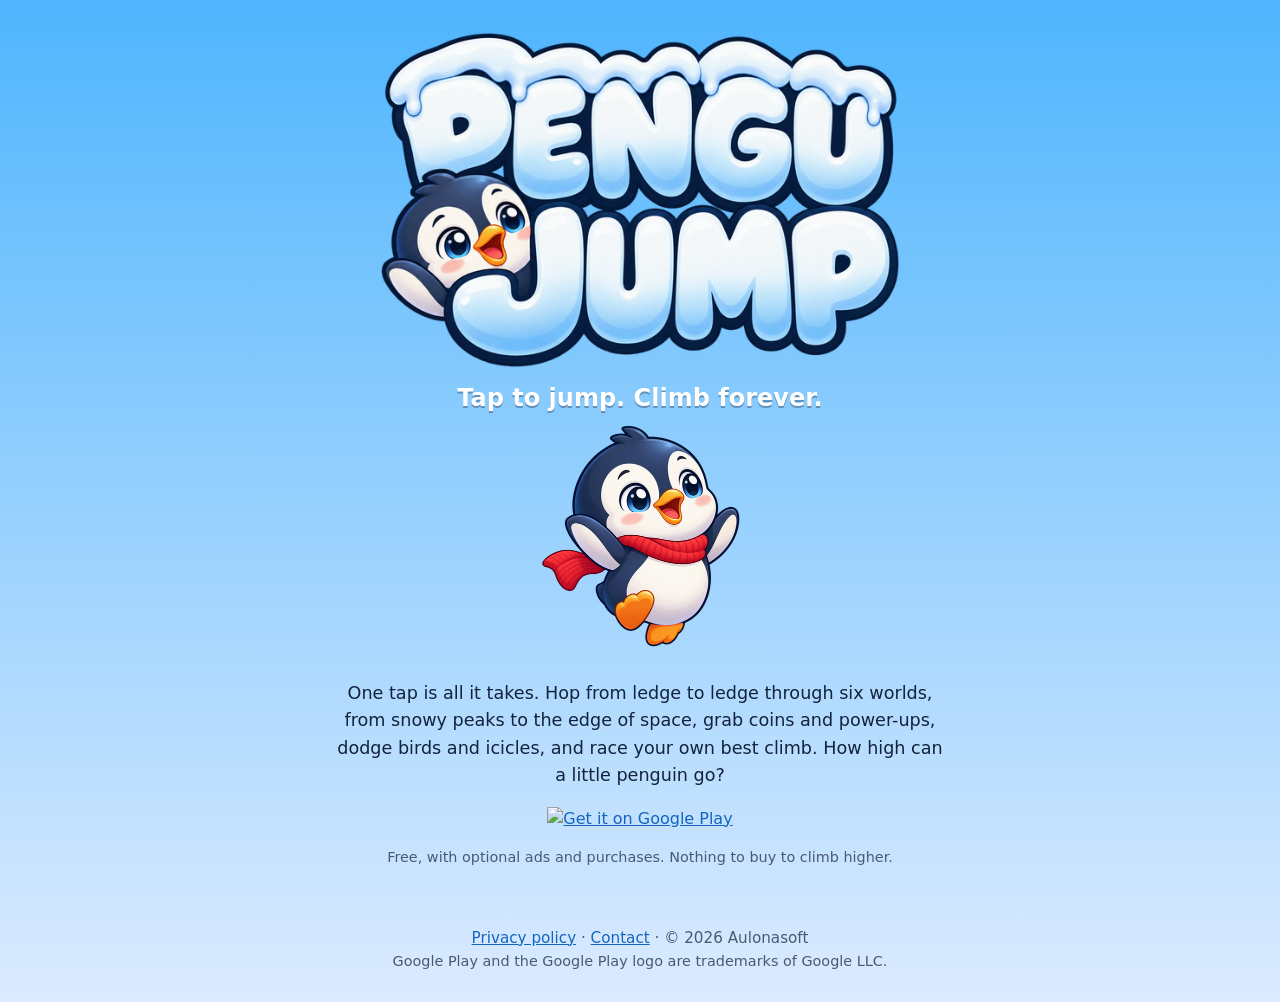
==== index.html @ 9d0ce454 "Add files via upload" ====
<!DOCTYPE html>
<html lang="en">
<head>
  <meta charset="UTF-8">
  <meta name="viewport" content="width=device-width, initial-scale=1">
  <title>Pengu Jump · How high can you climb?</title>
  <meta name="description" content="Tap to jump. Climb forever. A one-tap endless climbing game with a brave little penguin.">
  <meta property="og:title" content="Pengu Jump">
  <meta property="og:description" content="Tap to jump. Climb forever. How high can a little penguin go?">
  <meta property="og:image" content="feature.jpg">
  <link rel="icon" type="image/png" href="icon.png">
  <link rel="stylesheet" href="style.css">
</head>
<body class="home">
  <main class="hero">
    <img class="logo" src="logo.png" alt="Pengu Jump" width="600" height="395">
    <p class="tagline">Tap to jump. Climb forever.</p>
    <img class="pengu" src="pengu.png" alt="" width="260" height="304">
    <p class="pitch">One tap is all it takes. Hop from ledge to ledge through six worlds, from snowy
      peaks to the edge of space, grab coins and power-ups, dodge birds and icicles, and race
      your own best climb. How high can a little penguin go?</p>
    <a class="badge" href="https://play.google.com/store/apps/details?id=com.aulonasoft.pengujump">
      <img src="https://play.google.com/intl/en_us/badges/static/images/badges/en_badge_web_generic.png"
           alt="Get it on Google Play" width="240" height="93">
    </a>
    <p class="muted small">Free, with optional ads and purchases. Nothing to buy to climb higher.</p>
  </main>
  <footer class="foot">
    <a href="privacy.html">Privacy policy</a> · <a href="mailto:aulonasoft@gmail.com">Contact</a> · © 2026 Aulonasoft
    <br><span class="small">Google Play and the Google Play logo are trademarks of Google LLC.</span>
  </footer>
</body>
</html>
---- style.css ----
/* Pengu Jump website: the game's sky blue and ink colours. */
:root {
  --sky-top: #4fb5fd;
  --sky-bottom: #dcebff;
  --ink: #13233d;
  --muted: #4a5a72;
  --accent: #ffa62b;
  --card: #ffffff;
}

* { box-sizing: border-box; }

html { background: var(--sky-bottom); }

body {
  margin: 0;
  min-height: 100vh;
  font-family: system-ui, -apple-system, "Segoe UI", Roboto, sans-serif;
  color: var(--ink);
  line-height: 1.55;
  display: flex;
  flex-direction: column;
}

a { color: #1565c0; }

.home { background: linear-gradient(var(--sky-top), var(--sky-bottom)); }

.hero {
  flex: 1;
  max-width: 640px;
  margin: 0 auto;
  padding: 32px 16px 24px;
  text-align: center;
}

.logo { width: min(100%, 520px); height: auto; }
.pengu { width: 200px; height: auto; margin: 8px 0; }

.tagline {
  margin: 4px 0 0;
  font-size: 1.5rem;
  font-weight: 800;
  color: #fff;
  text-shadow: 0 2px 0 rgba(19, 35, 61, 0.35);
}

.pitch { font-size: 1.1rem; }
.badge img { width: 220px; height: auto; }

.muted { color: var(--muted); }
.small { font-size: 0.9rem; }

.foot {
  text-align: center;
  padding: 20px 16px 28px;
  font-size: 0.95rem;
  color: var(--muted);
}

/* Text pages (privacy policy). */
.doc { background: var(--sky-bottom); }

.bar {
  background: var(--sky-top);
  padding: 10px 16px;
}

.brand {
  display: inline-flex;
  align-items: center;
  gap: 10px;
  color: #fff;
  font-weight: 800;
  font-size: 1.15rem;
  text-decoration: none;
}

.brand img { border-radius: 9px; }

.page {
  flex: 1;
  width: 100%;
  max-width: 760px;
  margin: 20px auto;
  padding: 8px 20px 24px;
  background: var(--card);
  border-radius: 16px;
}

.page h1 { margin-bottom: 0; }
.page h2 { margin-top: 1.8em; font-size: 1.2rem; }

.summary {
  background: #eef6ff;
  border-left: 5px solid var(--accent);
  border-radius: 10px;
  padding: 4px 18px;
}

@media (max-width: 520px) {
  .page { margin: 0; border-radius: 0; }
}
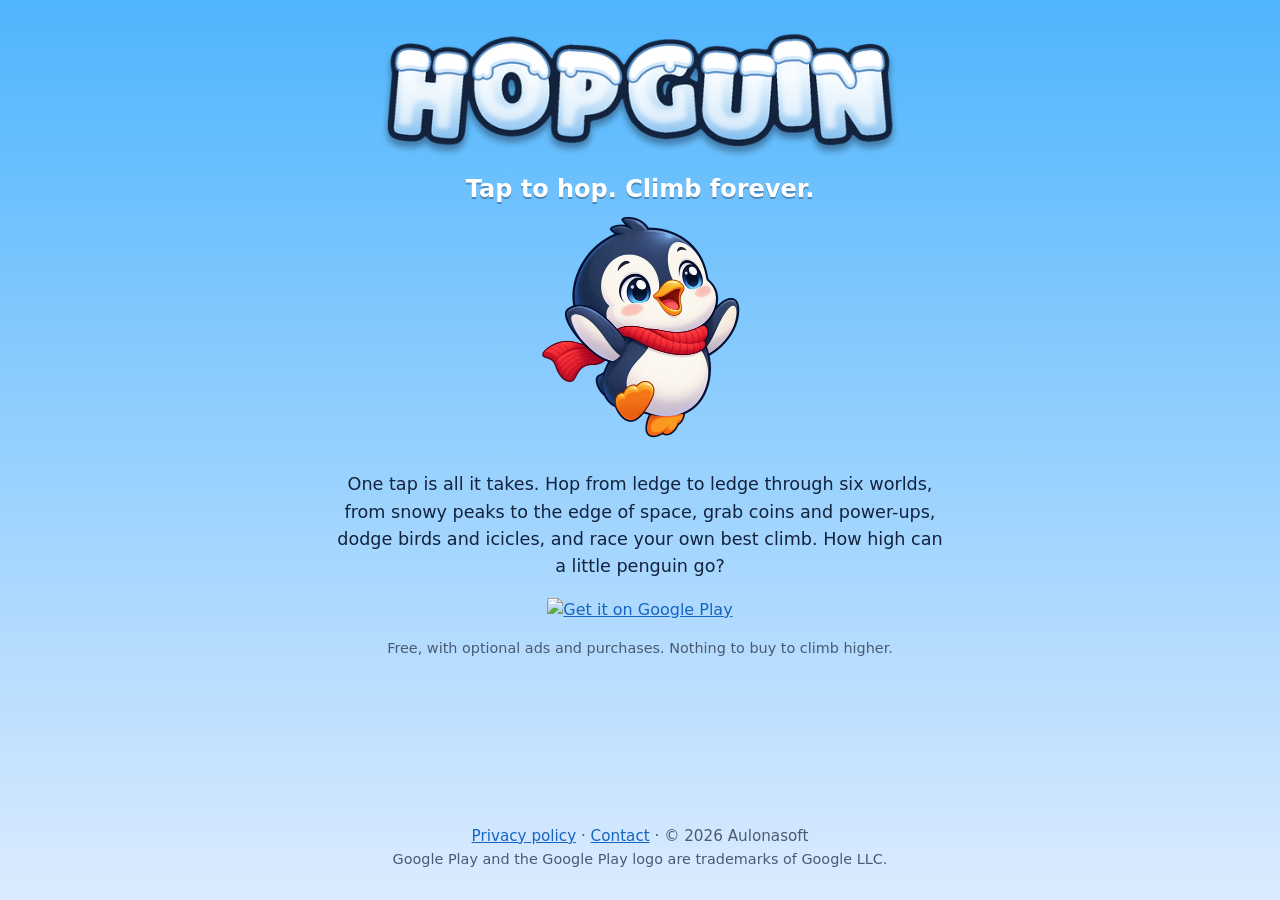
==== commit f2923166: "Add files via upload ciao" ====
--- a/index.html
+++ b/index.html
@@ -3,18 +3,18 @@
 <head>
   <meta charset="UTF-8">
   <meta name="viewport" content="width=device-width, initial-scale=1">
-  <title>Pengu Jump · How high can you climb?</title>
-  <meta name="description" content="Tap to jump. Climb forever. A one-tap endless climbing game with a brave little penguin.">
-  <meta property="og:title" content="Pengu Jump">
-  <meta property="og:description" content="Tap to jump. Climb forever. How high can a little penguin go?">
+  <title>Hopguin · How high can you hop?</title>
+  <meta name="description" content="Tap to hop. Climb forever. A one-tap endless climbing game with a brave little penguin.">
+  <meta property="og:title" content="Hopguin">
+  <meta property="og:description" content="Tap to hop. Climb forever. How high can a little penguin go?">
   <meta property="og:image" content="feature.jpg">
   <link rel="icon" type="image/png" href="icon.png">
   <link rel="stylesheet" href="style.css">
 </head>
 <body class="home">
   <main class="hero">
-    <img class="logo" src="logo.png" alt="Pengu Jump" width="600" height="395">
-    <p class="tagline">Tap to jump. Climb forever.</p>
+    <img class="logo" src="logo.png" alt="Hopguin" width="600" height="147">
+    <p class="tagline">Tap to hop. Climb forever.</p>
     <img class="pengu" src="pengu.png" alt="" width="260" height="304">
     <p class="pitch">One tap is all it takes. Hop from ledge to ledge through six worlds, from snowy
       peaks to the edge of space, grab coins and power-ups, dodge birds and icicles, and race
--- a/style.css
+++ b/style.css
@@ -1,4 +1,4 @@
-/* Pengu Jump website: the game's sky blue and ink colours. */
+/* Hopguin website: the game's sky blue and ink colours. */
 :root {
   --sky-top: #4fb5fd;
   --sky-bottom: #dcebff;
